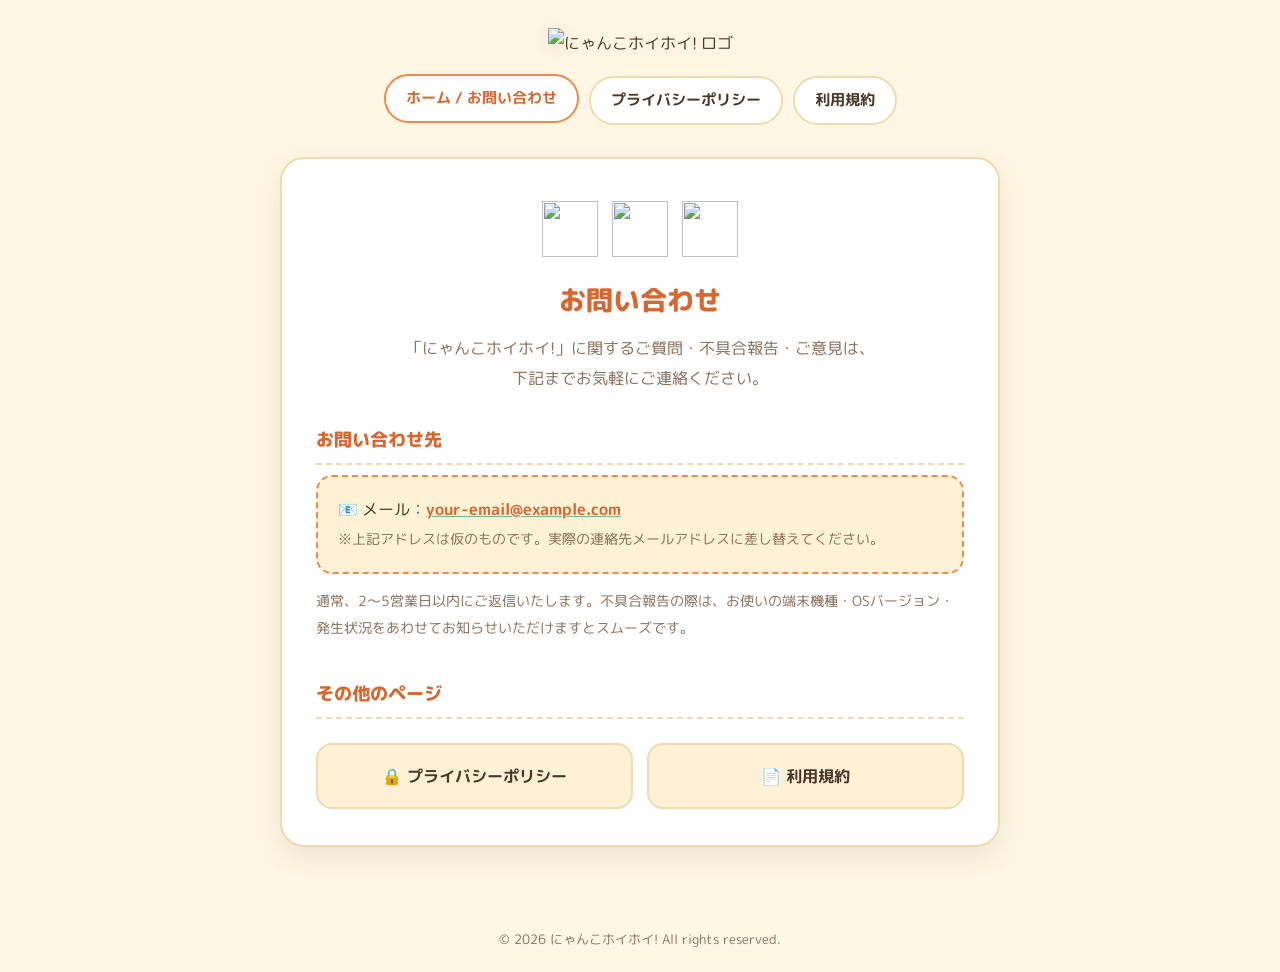
==== index.html @ aa25f76d "新規追加" ====
<!DOCTYPE html>
<html lang="ja">
<head>
<meta charset="UTF-8">
<meta name="viewport" content="width=device-width, initial-scale=1.0">
<title>にゃんこホイホイ! - お問い合わせ</title>
<meta name="description" content="にゃんこホイホイ!公式サイト。お問い合わせ、プライバシーポリシー、利用規約はこちら。">
<link rel="stylesheet" href="style.css">
</head>
<body>

<header class="site-header">
  <img class="logo" src="assets/title.png" alt="にゃんこホイホイ! ロゴ">
  <nav class="site-nav">
    <a href="index.html" class="active">ホーム / お問い合わせ</a>
    <a href="privacy-policy.html">プライバシーポリシー</a>
    <a href="terms.html">利用規約</a>
  </nav>
</header>

<main>
  <div class="card">
    <div class="hero">
      <div class="catrow">
        <img src="assets/tyatoranekopng.png" alt="">
        <img src="assets/kuroneko.png" alt="">
        <img src="assets/sironeko.png" alt="">
      </div>
      <h1 class="page-title" style="justify-content:center;">お問い合わせ</h1>
      <p class="lead">「にゃんこホイホイ!」に関するご質問・不具合報告・ご意見は、下記までお気軽にご連絡ください。</p>
    </div>

    <h2>お問い合わせ先</h2>
    <div class="contact-box">
      <p style="margin:0;">
        📧 メール：<a href="mailto:your-email@example.com">your-email@example.com</a><br>
        <span style="font-size:0.85rem; color:var(--text-soft);">※上記アドレスは仮のものです。実際の連絡先メールアドレスに差し替えてください。</span>
      </p>
    </div>
    <p style="font-size:0.88rem; color:var(--text-soft);">
      通常、2〜5営業日以内にご返信いたします。不具合報告の際は、お使いの端末機種・OSバージョン・発生状況をあわせてお知らせいただけますとスムーズです。
    </p>

    <h2>その他のページ</h2>
    <div class="link-cards">
      <a href="privacy-policy.html">🔒 プライバシーポリシー</a>
      <a href="terms.html">📄 利用規約</a>
    </div>
  </div>
</main>

<footer>
  &copy; <span id="year"></span> にゃんこホイホイ! All rights reserved.
</footer>
<script>document.getElementById('year').textContent = new Date().getFullYear();</script>
</body>
</html>
---- style.css ----
/* ==========================================================
   にゃんこホイホイ! 法務ページ共通スタイル
   Tokens
   --bg          : #FFF7E4  (クリーム背景)
   --bg-card     : #FFFFFF
   --primary     : #F2884B  (オレンジ / 見出し・アクセント)
   --primary-dk  : #D9662E  (ホバー・強調)
   --accent      : #6FB98F  (差し色グリーン / リンク下線など)
   --text        : #4A3728  (温かみのあるブラウン)
   --text-soft   : #8A6F5C
   --line        : #F0DAB0
   ========================================================== */

@import url('https://fonts.googleapis.com/css2?family=M+PLUS+Rounded+1c:wght@400;700;800&display=swap');

:root {
  --bg: #FFF7E4;
  --bg-card: #FFFFFF;
  --primary: #F2884B;
  --primary-dk: #D9662E;
  --accent: #6FB98F;
  --text: #4A3728;
  --text-soft: #8A6F5C;
  --line: #F0DAB0;
}

* { box-sizing: border-box; }

html, body {
  margin: 0;
  padding: 0;
}

body {
  font-family: 'M PLUS Rounded 1c', sans-serif;
  background-color: var(--bg);
  background-image: url('assets/paw_background.png');
  background-repeat: repeat;
  background-size: 420px;
  color: var(--text);
  line-height: 1.9;
  min-height: 100vh;
  display: flex;
  flex-direction: column;
}

a { color: var(--primary-dk); text-decoration-color: var(--accent); }
a:hover { color: var(--primary); }

/* ---------- header ---------- */
.site-header {
  padding: 28px 20px 8px;
  text-align: center;
}

.site-header img.logo {
  max-width: 220px;
  width: 60%;
  height: auto;
  filter: drop-shadow(0 4px 10px rgba(74,55,40,0.15));
}

nav.site-nav {
  display: flex;
  justify-content: center;
  gap: 10px;
  flex-wrap: wrap;
  margin: 18px auto 0;
}

nav.site-nav a {
  display: inline-block;
  background: var(--bg-card);
  border: 2px solid var(--line);
  color: var(--text);
  padding: 8px 20px;
  border-radius: 999px;
  font-weight: 700;
  font-size: 0.95rem;
  text-decoration: none;
  transition: transform 0.15s ease, border-color 0.15s ease, color 0.15s ease;
}

nav.site-nav a:hover,
nav.site-nav a.active {
  border-color: var(--primary);
  color: var(--primary-dk);
  transform: translateY(-2px);
}

/* ---------- main card ---------- */
main {
  flex: 1;
  width: 100%;
  max-width: 760px;
  margin: 24px auto 60px;
  padding: 0 20px;
}

.card {
  background: var(--bg-card);
  border-radius: 24px;
  padding: 36px 34px;
  box-shadow: 0 10px 30px rgba(74, 55, 40, 0.10);
  border: 2px solid var(--line);
}

h1.page-title {
  color: var(--primary-dk);
  font-weight: 800;
  font-size: 1.7rem;
  margin: 0 0 6px;
  display: flex;
  align-items: center;
  gap: 10px;
}

.page-title .icon {
  width: 34px;
  height: 34px;
  object-fit: contain;
}

.updated {
  color: var(--text-soft);
  font-size: 0.85rem;
  margin: 0 0 28px;
}

h2 {
  color: var(--primary-dk);
  font-size: 1.15rem;
  font-weight: 800;
  margin: 34px 0 10px;
  padding-bottom: 6px;
  border-bottom: 2px dashed var(--line);
}

h2:first-of-type { margin-top: 0; }

p, li { color: var(--text); font-size: 0.98rem; }

ul, ol { padding-left: 1.3em; }
li { margin-bottom: 6px; }

table {
  width: 100%;
  border-collapse: collapse;
  margin: 14px 0 6px;
  font-size: 0.92rem;
}
th, td {
  border: 1px solid var(--line);
  padding: 8px 10px;
  text-align: left;
}
th {
  background: #FFF1D6;
  color: var(--primary-dk);
}

.contact-box {
  background: #FFF1D6;
  border: 2px dashed var(--primary);
  border-radius: 16px;
  padding: 18px 20px;
  margin-top: 10px;
}

.contact-box a { font-weight: 700; }

.hero {
  text-align: center;
  margin-bottom: 28px;
}

.hero .catrow {
  display: flex;
  justify-content: center;
  gap: 14px;
  margin: 6px 0 18px;
}
.hero .catrow img {
  width: 56px;
  height: 56px;
  object-fit: contain;
  animation: bob 2.4s ease-in-out infinite;
}
.hero .catrow img:nth-child(2) { animation-delay: 0.3s; }
.hero .catrow img:nth-child(3) { animation-delay: 0.6s; }

@keyframes bob {
  0%, 100% { transform: translateY(0); }
  50% { transform: translateY(-6px); }
}

@media (prefers-reduced-motion: reduce) {
  .hero .catrow img { animation: none; }
}

.hero p.lead {
  color: var(--text-soft);
  font-size: 1rem;
  max-width: 480px;
  margin: 0 auto;
}

.link-cards {
  display: grid;
  grid-template-columns: 1fr 1fr;
  gap: 14px;
  margin-top: 24px;
}

.link-cards a {
  display: block;
  text-decoration: none;
  background: #FFF1D6;
  border: 2px solid var(--line);
  border-radius: 16px;
  padding: 16px;
  text-align: center;
  color: var(--text);
  font-weight: 700;
  transition: transform 0.15s ease, border-color 0.15s ease;
}
.link-cards a:hover {
  border-color: var(--primary);
  transform: translateY(-3px);
  color: var(--primary-dk);
}

@media (max-width: 480px) {
  .link-cards { grid-template-columns: 1fr; }
  .card { padding: 26px 20px; }
  h1.page-title { font-size: 1.4rem; }
}

/* ---------- footer ---------- */
footer {
  text-align: center;
  padding: 20px;
  color: var(--text-soft);
  font-size: 0.82rem;
}

:focus-visible {
  outline: 3px solid var(--accent);
  outline-offset: 2px;
}
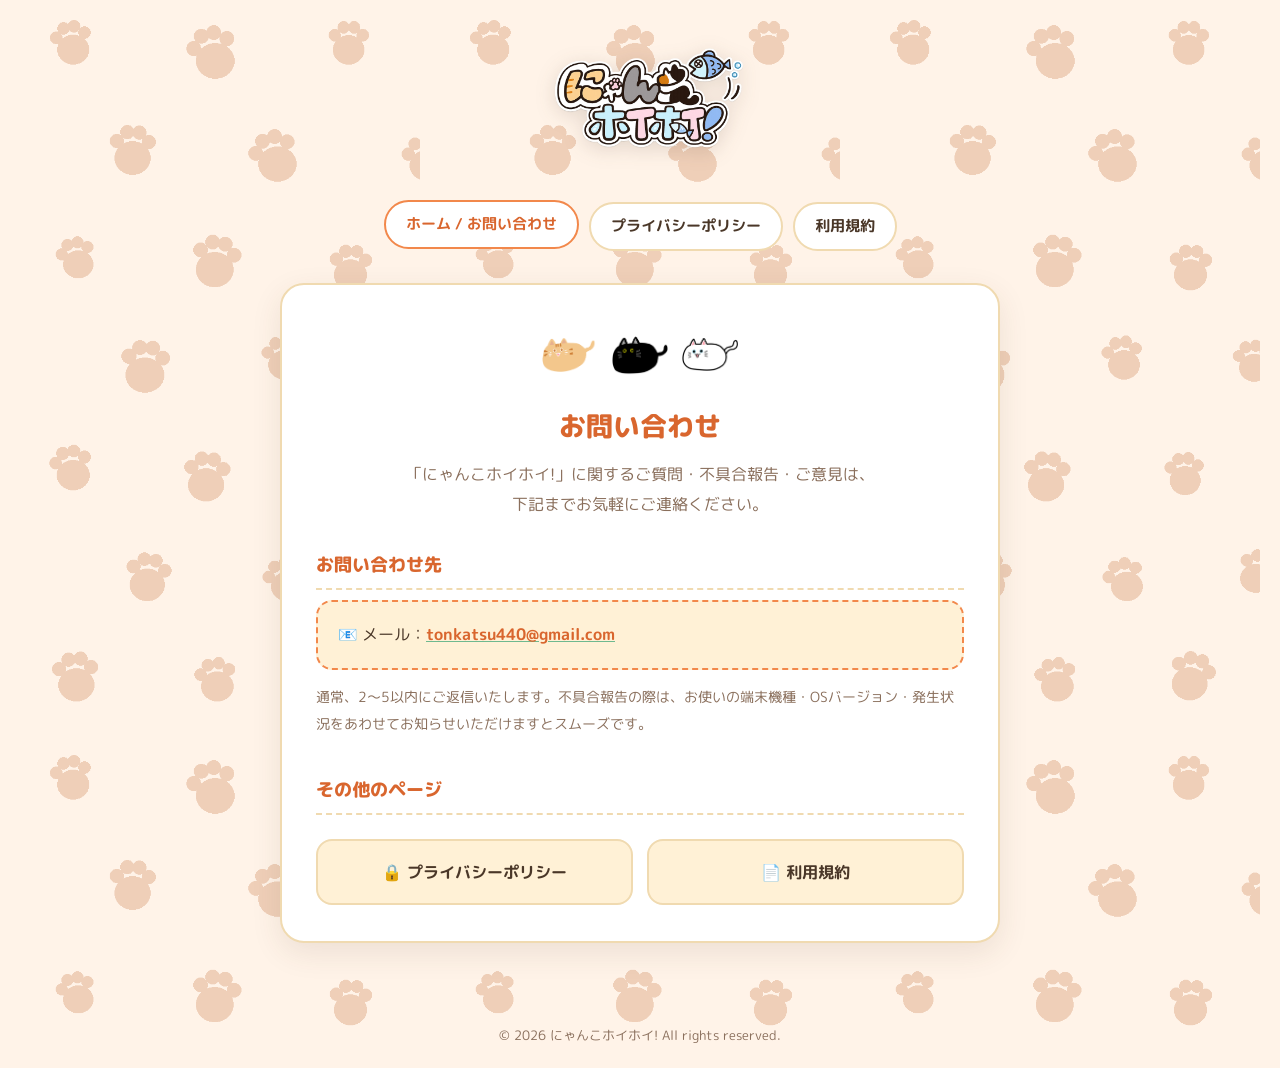
==== commit 4c83938e: "修正" ====
--- a/index.html
+++ b/index.html
@@ -33,12 +33,11 @@
     <h2>お問い合わせ先</h2>
     <div class="contact-box">
       <p style="margin:0;">
-        📧 メール：<a href="mailto:your-email@example.com">your-email@example.com</a><br>
-        <span style="font-size:0.85rem; color:var(--text-soft);">※上記アドレスは仮のものです。実際の連絡先メールアドレスに差し替えてください。</span>
+        📧 メール：<a href="mailto:tonkatsu440@gmail.com">tonkatsu440@gmail.com</a><br>
       </p>
     </div>
     <p style="font-size:0.88rem; color:var(--text-soft);">
-      通常、2〜5営業日以内にご返信いたします。不具合報告の際は、お使いの端末機種・OSバージョン・発生状況をあわせてお知らせいただけますとスムーズです。
+      通常、2〜5以内にご返信いたします。不具合報告の際は、お使いの端末機種・OSバージョン・発生状況をあわせてお知らせいただけますとスムーズです。
     </p>
 
     <h2>その他のページ</h2>
